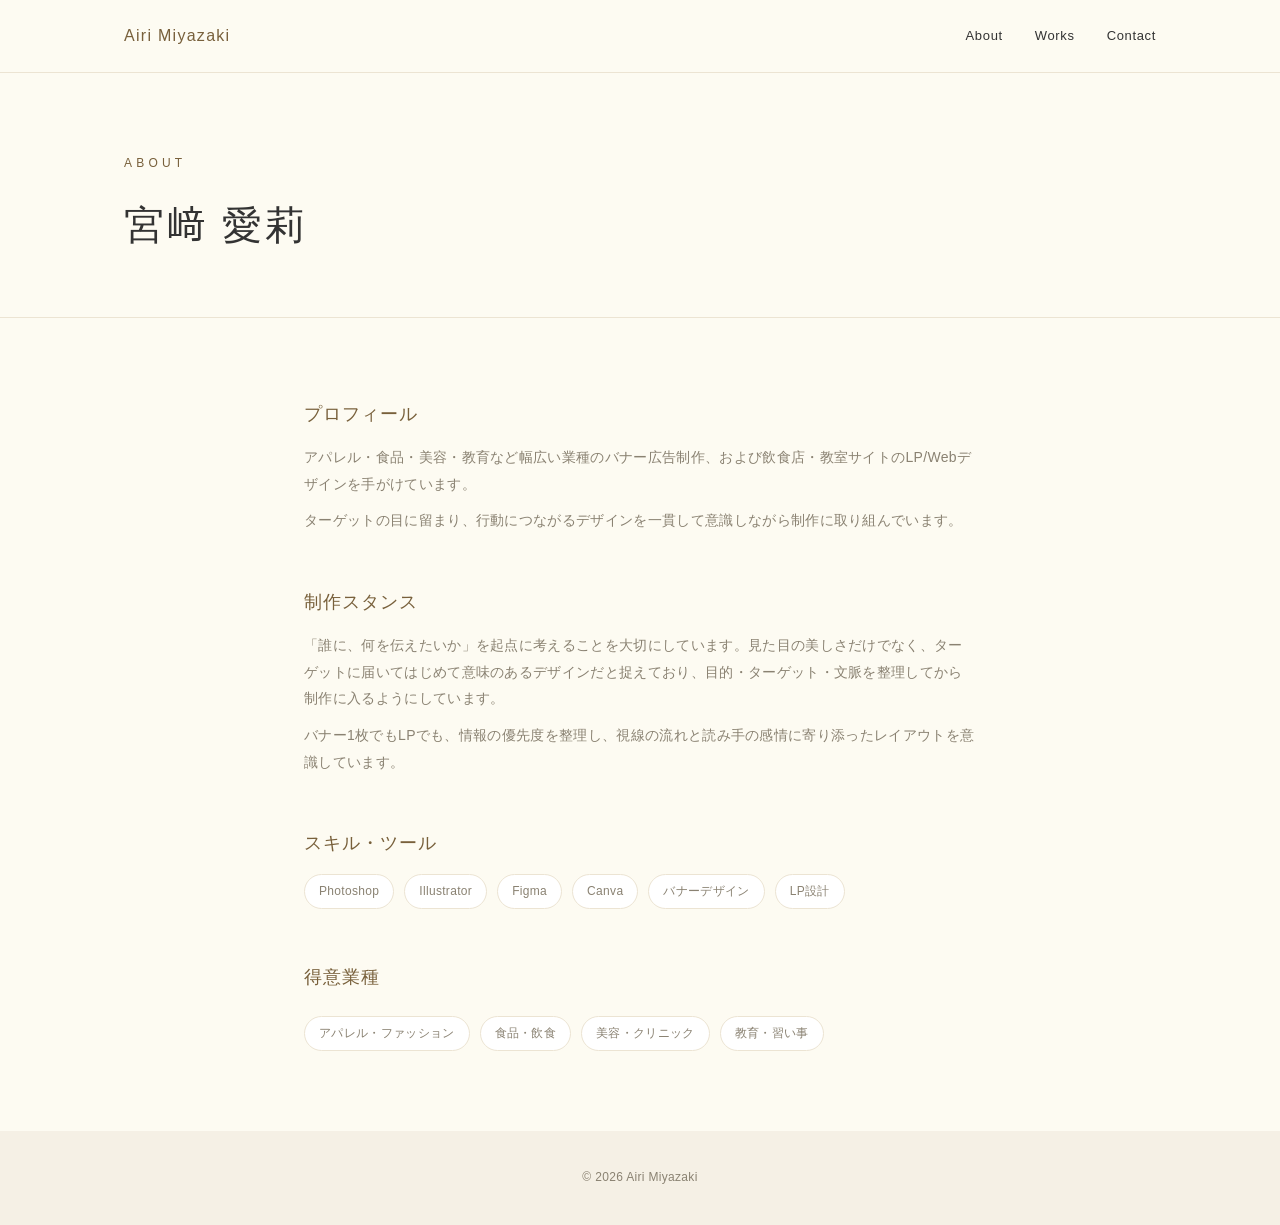
==== about.html @ 03cb42cc "Expand to multi-page site, shift hero gradient to pink Split the single-page layout into 10 pages (t" ====
<!DOCTYPE html>
<html lang="ja">
<head>
<meta charset="UTF-8">
<meta name="viewport" content="width=device-width, initial-scale=1.0">
<title>About | Airi Miyazaki</title>
<meta name="description" content="宮﨑愛莉のプロフィール。制作スタンス、スキル・ツール、得意業種について。">
<meta property="og:title" content="About | Airi Miyazaki">
<meta property="og:type" content="website">
<meta name="theme-color" content="#fdfbf2">
<link rel="icon" type="image/svg+xml" href="assets/img/icons/favicon.svg">
<link rel="stylesheet" href="assets/css/style.css">
</head>
<body>

<header>
  <div class="wrap">
    <div class="logo"><a href="index.html">Airi Miyazaki</a></div>
    <nav>
      <ul>
        <li><a href="about.html">About</a></li>
        <li><a href="works.html">Works</a></li>
        <li><a href="contact.html">Contact</a></li>
      </ul>
    </nav>
  </div>
</header>

<div class="page-hero">
  <div class="wrap">
    <p class="eyebrow">ABOUT</p>
    <h1>宮﨑 愛莉</h1>
  </div>
</div>

<div class="detail-section">
  <div class="detail-wrap">

    <h2>プロフィール</h2>
    <p>アパレル・食品・美容・教育など幅広い業種のバナー広告制作、および飲食店・教室サイトのLP/Webデザインを手がけています。</p>
    <p>ターゲットの目に留まり、行動につながるデザインを一貫して意識しながら制作に取り組んでいます。</p>

    <h2>制作スタンス</h2>
    <p>「誰に、何を伝えたいか」を起点に考えることを大切にしています。見た目の美しさだけでなく、ターゲットに届いてはじめて意味のあるデザインだと捉えており、目的・ターゲット・文脈を整理してから制作に入るようにしています。</p>
    <p>バナー1枚でもLPでも、情報の優先度を整理し、視線の流れと読み手の感情に寄り添ったレイアウトを意識しています。</p>

    <h2>スキル・ツール</h2>
    <div class="skills">
      <span>Photoshop</span>
      <span>Illustrator</span>
      <span>Figma</span>
      <span>Canva</span>
      <span>バナーデザイン</span>
      <span>LP設計</span>
    </div>

    <h2>得意業種</h2>
    <div class="skill-groups">
      <div class="skill-group">
        <div class="skills">
          <span>アパレル・ファッション</span>
          <span>食品・飲食</span>
          <span>美容・クリニック</span>
          <span>教育・習い事</span>
        </div>
      </div>
    </div>

  </div>
</div>

<footer>&copy; 2026 Airi Miyazaki</footer>

<script src="assets/js/main.js"></script>
</body>
</html>
---- assets/css/style.css ----
:root{
  --bg:#fdfbf2;
  --bg-alt:#f5f0e5;
  --ink:#333333;
  --sub:#8a8272;
  --accent:#78603b;
  --line:#ece4d3;
  --gradient:linear-gradient(90deg,#c96b88,#d98058,#f2c94c,#f2994a);
}
*{box-sizing:border-box;margin:0;padding:0;}
html{scroll-behavior:smooth;}
body{
  font-family:"Noto Sans JP","Hiragino Kaku Gothic ProN","Yu Gothic",sans-serif;
  background:var(--bg);
  color:var(--ink);
  line-height:1.8;
  letter-spacing:0.02em;
}
a{color:inherit;text-decoration:none;}
img{max-width:100%;display:block;}
.wrap{max-width:1080px;margin:0 auto;padding:0 24px;}

/* Header */
header{
  position:sticky;top:0;z-index:10;
  background:rgba(253,251,242,0.9);
  backdrop-filter:blur(6px);
  border-bottom:1px solid var(--line);
}
header .wrap{
  display:flex;justify-content:space-between;align-items:center;
  height:72px;
}
.logo{font-weight:500;letter-spacing:0.08em;font-size:16px;color:var(--accent);}
nav ul{display:flex;gap:32px;list-style:none;font-size:13px;letter-spacing:0.05em;}
nav a:hover{color:var(--accent);}

/* Hero */
.hero{
  padding:150px 0 130px;
  text-align:center;
}
.hero p.eyebrow{
  color:var(--accent);font-size:12px;letter-spacing:0.35em;margin-bottom:26px;
}
.hero .display{
  font-size:clamp(48px,10vw,120px);
  font-weight:700;
  letter-spacing:0.02em;
  margin-bottom:28px;
  background:var(--gradient);
  -webkit-background-clip:text;
  background-clip:text;
  color:transparent;
  line-height:1.05;
}
.hero h1{
  font-size:clamp(24px,4vw,36px);
  font-weight:500;
  letter-spacing:0.06em;
  color:var(--accent);
  margin-bottom:24px;
}
.hero p.lead{
  color:var(--sub);
  font-size:14px;
  max-width:520px;
  margin:0 auto;
  letter-spacing:0.03em;
}

/* Section shared */
section{padding:100px 0;}
.section-title{
  font-size:12px;
  letter-spacing:0.35em;
  color:var(--accent);
  text-align:center;
  margin-bottom:16px;
}
h2.section-heading{
  text-align:center;
  font-size:28px;
  font-weight:500;
  margin-bottom:64px;
  letter-spacing:0.08em;
}

/* About */
.about{background:var(--bg-alt);border-top:1px solid var(--line);border-bottom:1px solid var(--line);}
.about-grid{
  display:grid;grid-template-columns:1fr 1.4fr;gap:48px;align-items:start;
}
.about-grid p{color:var(--sub);font-size:14px;margin-bottom:14px;}
.skills{display:flex;flex-wrap:wrap;gap:10px;margin-top:8px;}
.skills span{
  border:1px solid var(--line);
  padding:6px 14px;
  border-radius:999px;
  font-size:12px;
  color:var(--sub);
  background:#fff;
}

/* Works */
.filter{
  display:flex;justify-content:center;gap:10px;margin-bottom:44px;
  flex-wrap:wrap;
}
.filter button{
  border:1px solid var(--line);
  background:#fff;
  padding:9px 22px;
  border-radius:999px;
  font-size:13px;
  letter-spacing:0.05em;
  cursor:pointer;
  color:var(--sub);
  transition:all .25s;
}
.filter button.active,
.filter button:hover{
  background:var(--accent);
  color:#fff;
  border-color:var(--accent);
}
.grid{
  display:grid;
  grid-template-columns:repeat(2,1fr);
  gap:40px;
}
.card{
  background:#fff;
  border:1px solid var(--line);
  border-radius:16px;
  overflow:hidden;
  cursor:pointer;
  transition:transform .3s ease, box-shadow .3s ease;
}
.card:hover{
  transform:translateY(-4px);
  box-shadow:0 16px 32px rgba(120,96,59,0.14);
}
.card .thumb{
  width:100%;
  aspect-ratio:4/3;
  overflow:hidden;
  background:var(--bg-alt);
}
.card .thumb img{
  width:100%;height:100%;object-fit:cover;display:block;
}
.card .thumb img.top{object-position:top center;}
.card .meta{padding:18px 20px;}
.card .cat{
  font-size:11px;color:var(--accent);letter-spacing:0.1em;margin-bottom:6px;
}
.card h3{font-size:16px;margin-bottom:6px;}
.card p{font-size:13px;color:var(--sub);}
.card .disclaimer{font-size:11px;color:var(--sub);opacity:0.7;margin-top:6px;}
.card .sitelink{font-size:12px;color:var(--accent);margin-top:10px;letter-spacing:0.03em;}

/* Contact */
.contact{
  text-align:center;
  background:var(--bg-alt);
  border-top:1px solid var(--line);
}
.contact.no-border-top{border-top:none;}
.contact h2{font-size:24px;font-weight:500;letter-spacing:0.05em;margin-bottom:16px;color:var(--accent);}
.contact p{color:var(--sub);font-size:14px;margin-bottom:32px;}
.contact a.btn{
  display:inline-block;
  padding:15px 44px;
  background:var(--accent);
  color:#fff;
  border-radius:999px;
  font-size:14px;
  letter-spacing:0.05em;
  transition:opacity .25s;
}
.contact a.btn:hover{opacity:0.85;}

footer{
  text-align:center;
  padding:36px 0;
  font-size:12px;
  color:var(--sub);
  background:var(--bg-alt);
}

@media (max-width:720px){
  .about-grid{grid-template-columns:1fr;}
  .grid{grid-template-columns:1fr;}
  nav ul{gap:16px;}
  .hero{padding:110px 0 90px;}
  section{padding:72px 0;}
}

/* Lightbox */
.lightbox{
  position:fixed;inset:0;background:rgba(20,18,16,0.85);
  display:none;align-items:center;justify-content:center;
  z-index:100;padding:32px;
}
.lightbox.open{display:flex;}
.lightbox img{max-width:90vw;max-height:85vh;object-fit:contain;border-radius:4px;}
.lightbox .close{
  position:absolute;top:24px;right:32px;color:#fff;font-size:28px;cursor:pointer;
  background:none;border:none;line-height:1;
}

/* Detail link inside card */
.detail-link{
  display:inline-block;
  font-size:12px;
  color:var(--accent);
  letter-spacing:0.03em;
  margin-top:8px;
  text-decoration:underline;
  text-underline-offset:3px;
  transition:opacity .2s;
}
.detail-link:hover{opacity:0.7;}

/* Logo as link */
.logo a{color:inherit;text-decoration:none;}

/* Page Hero (inner pages) */
.page-hero{
  padding:80px 0 56px;
  border-bottom:1px solid var(--line);
}
.page-hero .eyebrow{
  font-size:12px;
  letter-spacing:0.35em;
  color:var(--accent);
  margin-bottom:14px;
}
.page-hero h1{
  font-size:clamp(24px,4vw,40px);
  font-weight:500;
  letter-spacing:0.06em;
  color:var(--ink);
}

/* Back link */
.back-link{
  display:inline-block;
  font-size:13px;
  color:var(--sub);
  letter-spacing:0.03em;
  margin-bottom:40px;
  transition:color .25s;
}
.back-link:hover{color:var(--accent);}
.back-link::before{content:'← ';font-size:12px;}

/* Detail section (work / about inner pages) */
.detail-section{padding:80px 0;}
.detail-wrap{max-width:720px;margin:0 auto;padding:0 24px;}
.detail-section h2{
  font-size:18px;
  font-weight:500;
  color:var(--accent);
  margin-bottom:14px;
  margin-top:52px;
  letter-spacing:0.06em;
}
.detail-section h2:first-of-type{margin-top:0;}
.detail-section p{
  color:var(--sub);
  font-size:14px;
  line-height:1.9;
  margin-bottom:10px;
}
.detail-img{
  width:100%;
  border-radius:12px;
  margin-bottom:48px;
  border:1px solid var(--line);
}

/* Notice banner (架空) */
.notice-banner{
  background:#fff8e7;
  border:1px solid #f2c94c;
  border-radius:8px;
  padding:12px 20px;
  font-size:13px;
  color:#78603b;
  margin-bottom:40px;
  letter-spacing:0.03em;
}

/* External site button */
.site-btn{
  display:inline-block;
  padding:13px 36px;
  background:var(--accent);
  color:#fff;
  border-radius:999px;
  font-size:14px;
  letter-spacing:0.05em;
  margin-top:16px;
  transition:opacity .25s;
}
.site-btn:hover{opacity:0.85;}

/* About page: skill groups */
.skill-groups{
  display:grid;
  grid-template-columns:1fr;
  gap:32px;
  margin-top:12px;
}
.skill-group h3{
  font-size:12px;
  letter-spacing:0.2em;
  color:var(--accent);
  margin-bottom:14px;
  text-transform:uppercase;
}

/* Contact page: service list */
.contact-list{
  list-style:none;
  margin:0 auto 36px;
  display:block;
  width:fit-content;
  text-align:left;
}
.contact-list li{
  font-size:14px;
  color:var(--sub);
  padding:6px 0 6px 24px;
  position:relative;
}
.contact-list li::before{
  content:'—';
  position:absolute;
  left:0;
  color:var(--accent);
}

/* Works page title section */
.works-page-section{padding:80px 0;}

@media (max-width:720px){
  .skill-groups{grid-template-columns:1fr;}
  .detail-section{padding:56px 0;}
  .page-hero{padding:56px 0 40px;}
}
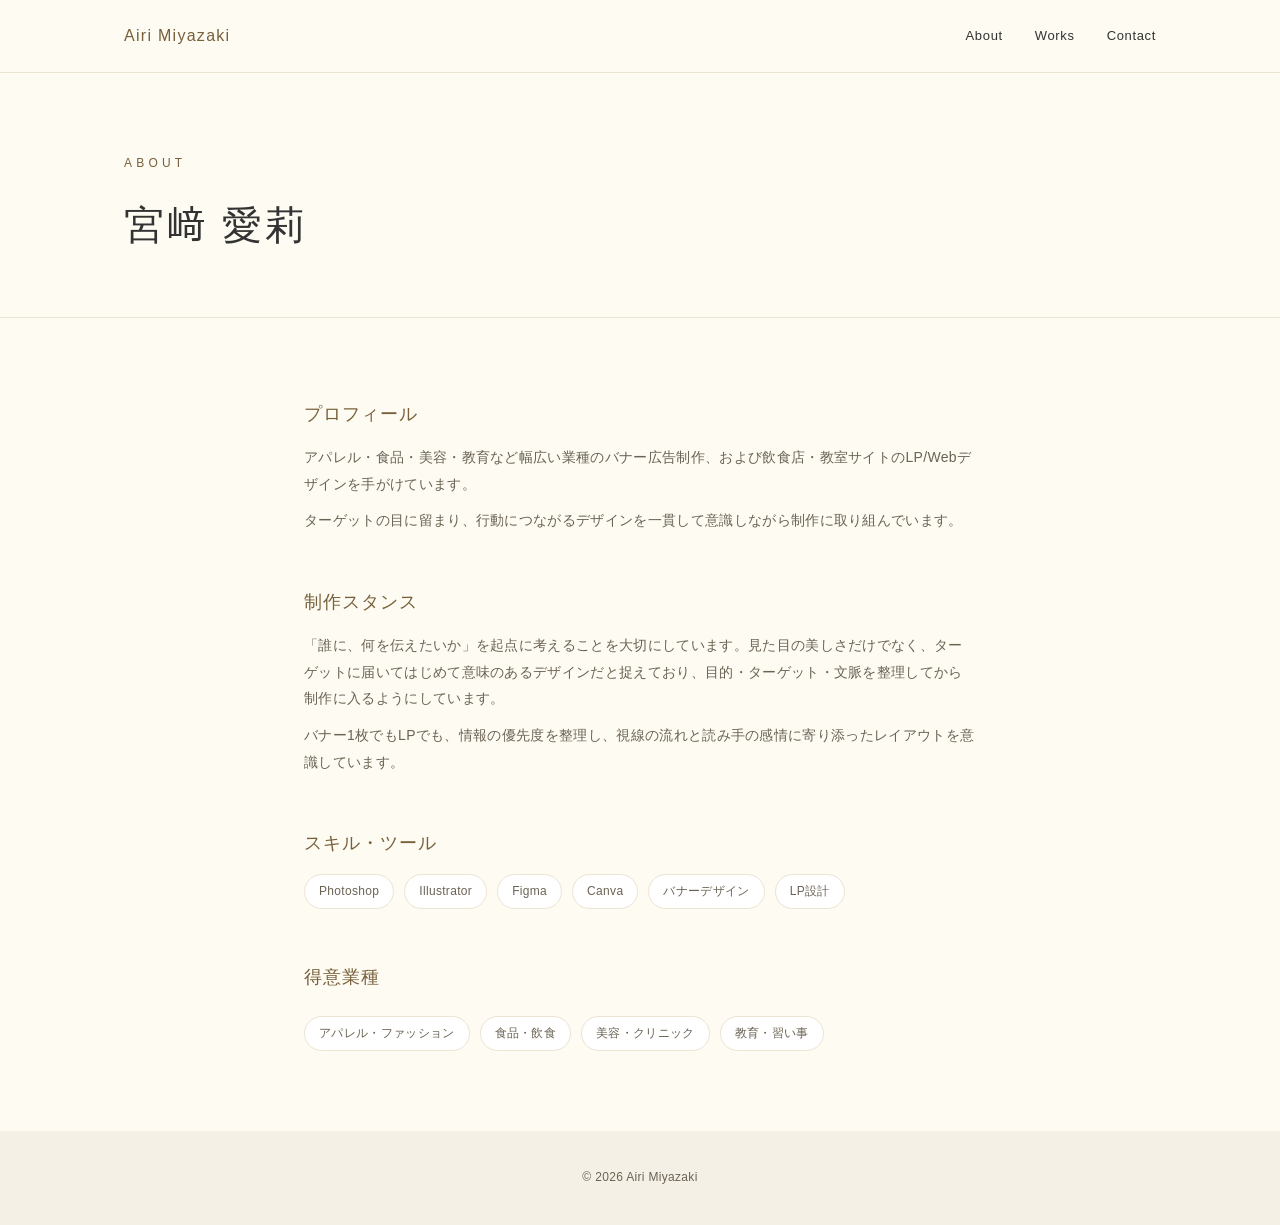
==== commit 6bfa94c8: "Fix accessibility, performance, and security issues site-wide - Make Works cards keyboard-operable (" ====
--- a/about.html
+++ b/about.html
@@ -25,6 +25,8 @@
     </nav>
   </div>
 </header>
+
+<main>
 
 <div class="page-hero">
   <div class="wrap">
@@ -69,6 +71,8 @@
   </div>
 </div>
 
+</main>
+
 <footer>&copy; 2026 Airi Miyazaki</footer>
 
 <script src="assets/js/main.js"></script>
--- a/assets/css/style.css
+++ b/assets/css/style.css
@@ -2,7 +2,7 @@
   --bg:#fdfbf2;
   --bg-alt:#f5f0e5;
   --ink:#333333;
-  --sub:#8a8272;
+  --sub:#6b6354;
   --accent:#78603b;
   --line:#ece4d3;
   --gradient:linear-gradient(90deg,#c96b88,#d98058,#f2c94c,#f2994a);
@@ -351,3 +351,12 @@
   .detail-section{padding:56px 0;}
   .page-hero{padding:56px 0 40px;}
 }
+
+/* Focus indicators (WCAG 2.4.7) */
+a:focus-visible,
+button:focus-visible,
+.card:focus-visible,
+[tabindex="0"]:focus-visible{
+  outline:2px solid var(--accent);
+  outline-offset:2px;
+}
